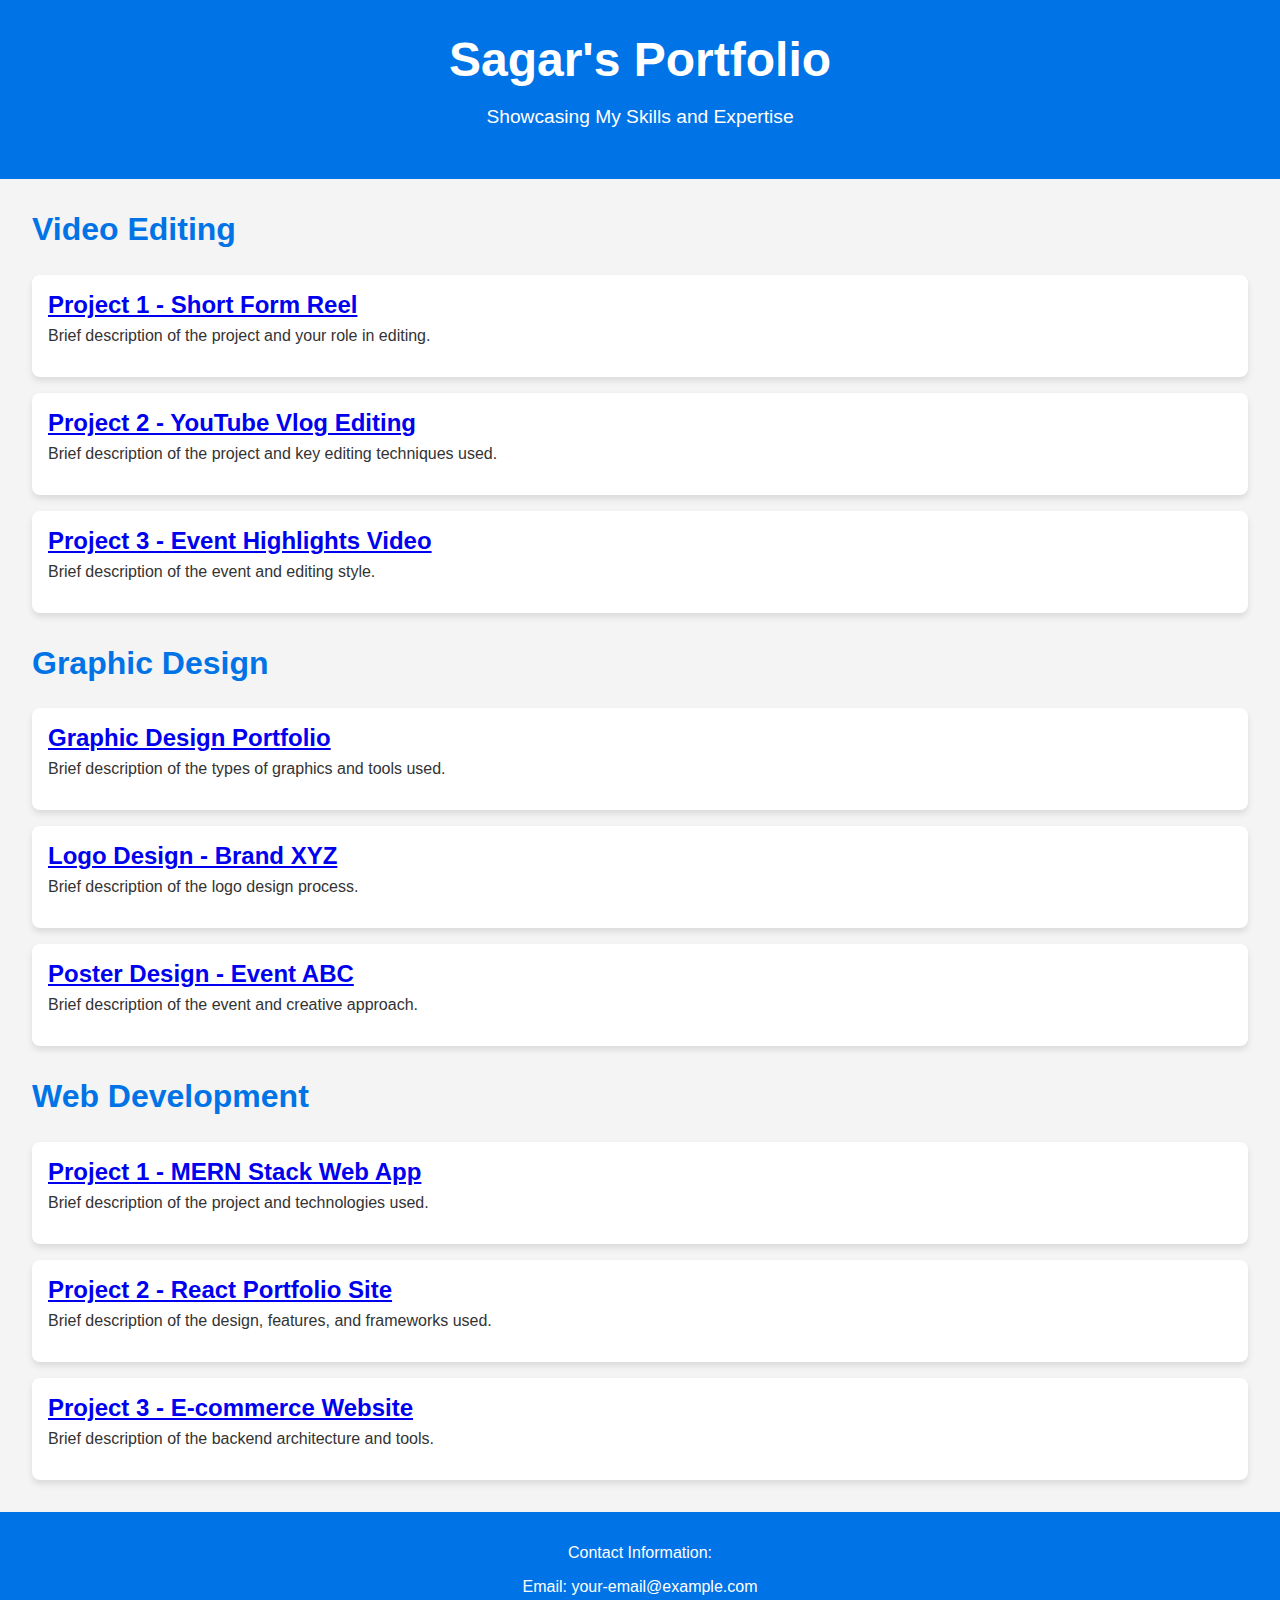
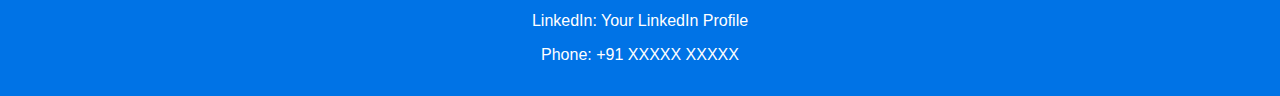
==== skills/index.html @ f06733a3 "added new page skills /skills/index.html" ====
<!DOCTYPE html>
<html lang="en">
<head>
    <meta charset="UTF-8">
    <meta name="viewport" content="width=device-width, initial-scale=1.0">
    <meta http-equiv="X-UA-Compatible" content="IE=edge">
    <title>Sagar's Portfolio</title>
    <link rel="stylesheet" href="style.css">
</head>
<body>
    <header>
        <h1>Sagar's Portfolio</h1>
        <p>Showcasing My Skills and Expertise</p>
    </header>

    <section class="work-category" id="video-editing">
        <h2>Video Editing</h2>
        <div class="project">
            <h3><a href="https://your-link-here.com" target="_blank">Project 1 - Short Form Reel</a></h3>
            <p>Brief description of the project and your role in editing.</p>
        </div>
        <div class="project">
            <h3><a href="https://your-link-here.com" target="_blank">Project 2 - YouTube Vlog Editing</a></h3>
            <p>Brief description of the project and key editing techniques used.</p>
        </div>
        <div class="project">
            <h3><a href="https://your-link-here.com" target="_blank">Project 3 - Event Highlights Video</a></h3>
            <p>Brief description of the event and editing style.</p>
        </div>
    </section>

    <section class="work-category" id="graphic-design">
        <h2>Graphic Design</h2>
        <div class="project">
            <h3><a href="https://your-link-here.com" target="_blank">Graphic Design Portfolio</a></h3>
            <p>Brief description of the types of graphics and tools used.</p>
        </div>
        <div class="project">
            <h3><a href="https://your-link-here.com" target="_blank">Logo Design - Brand XYZ</a></h3>
            <p>Brief description of the logo design process.</p>
        </div>
        <div class="project">
            <h3><a href="https://your-link-here.com" target="_blank">Poster Design - Event ABC</a></h3>
            <p>Brief description of the event and creative approach.</p>
        </div>
    </section>

    <section class="work-category" id="web-development">
        <h2>Web Development</h2>
        <div class="project">
            <h3><a href="https://your-link-here.com" target="_blank">Project 1 - MERN Stack Web App</a></h3>
            <p>Brief description of the project and technologies used.</p>
        </div>
        <div class="project">
            <h3><a href="https://your-link-here.com" target="_blank">Project 2 - React Portfolio Site</a></h3>
            <p>Brief description of the design, features, and frameworks used.</p>
        </div>
        <div class="project">
            <h3><a href="https://your-link-here.com" target="_blank">Project 3 - E-commerce Website</a></h3>
            <p>Brief description of the backend architecture and tools.</p>
        </div>
    </section>

    <footer>
        <p>Contact Information: </p>
        <p>Email: <a href="mailto:your-email@example.com">your-email@example.com</a></p>
        <p>LinkedIn: <a href="https://your-link-here.com" target="_blank">Your LinkedIn Profile</a></p>
        <p>Phone: +91 XXXXX XXXXX</p>
    </footer>

    <script src="script.js"></script>
</body>
</html>
---- skills/style.css ----
body {
    font-family: Arial, sans-serif;
    background-color: #f4f4f4;
    color: #333;
    margin: 0;
    padding: 0;
}

header {
    background-color: #0073e6;
    color: white;
    text-align: center;
    padding: 2rem 0;
}

header h1 {
    margin: 0;
    font-size: 3rem;
}

header p {
    font-size: 1.2rem;
}

.work-category {
    margin: 2rem;
}

.work-category h2 {
    font-size: 2rem;
    color: #0073e6;
}

.project {
    background-color: white;
    margin: 1rem 0;
    padding: 1rem;
    border-radius: 8px;
    box-shadow: 0 4px 6px rgba(0, 0, 0, 0.1);
}

.project h3 {
    margin: 0;
    font-size: 1.5rem;
}

.project p {
    margin-top: 0.5rem;
    font-size: 1rem;
}

footer {
    text-align: center;
    padding: 1rem;
    background-color: #0073e6;
    color: white;
    margin-top: 2rem;
}

footer a {
    color: #fff;
    text-decoration: none;
}
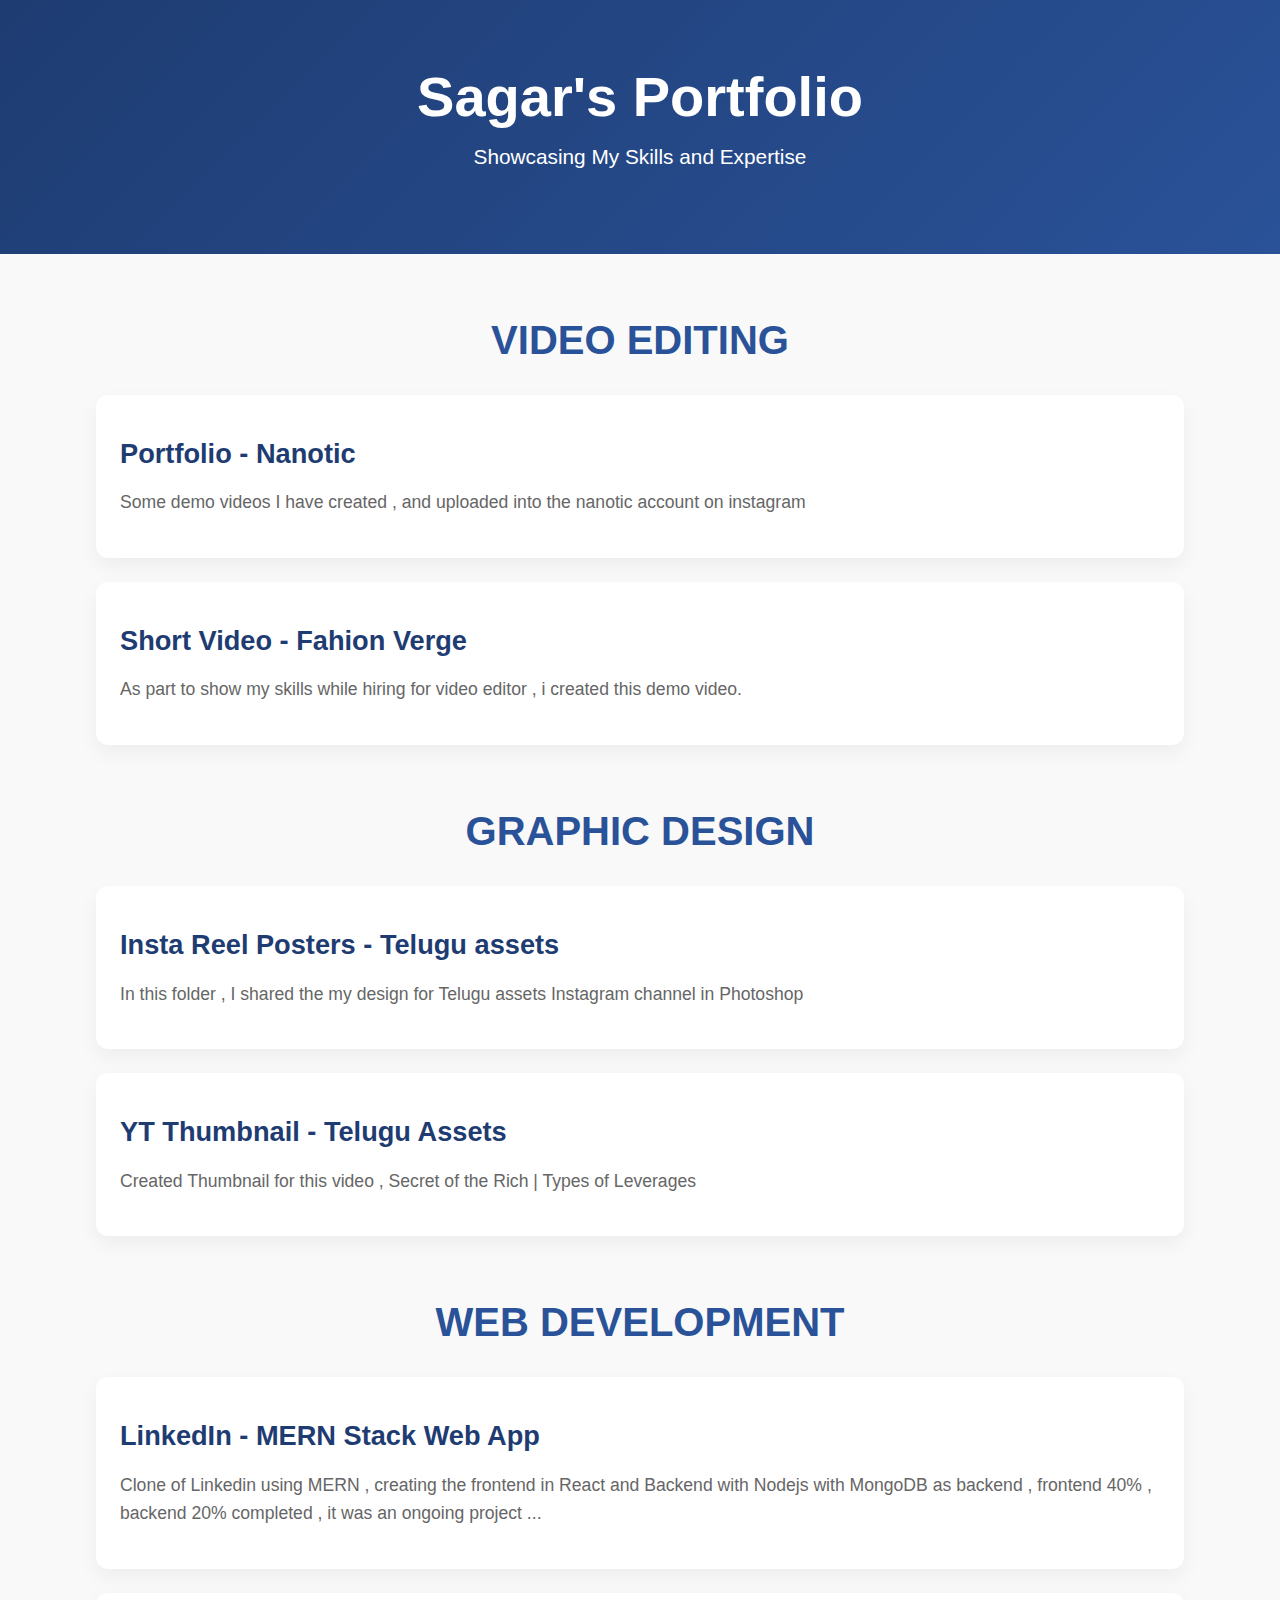
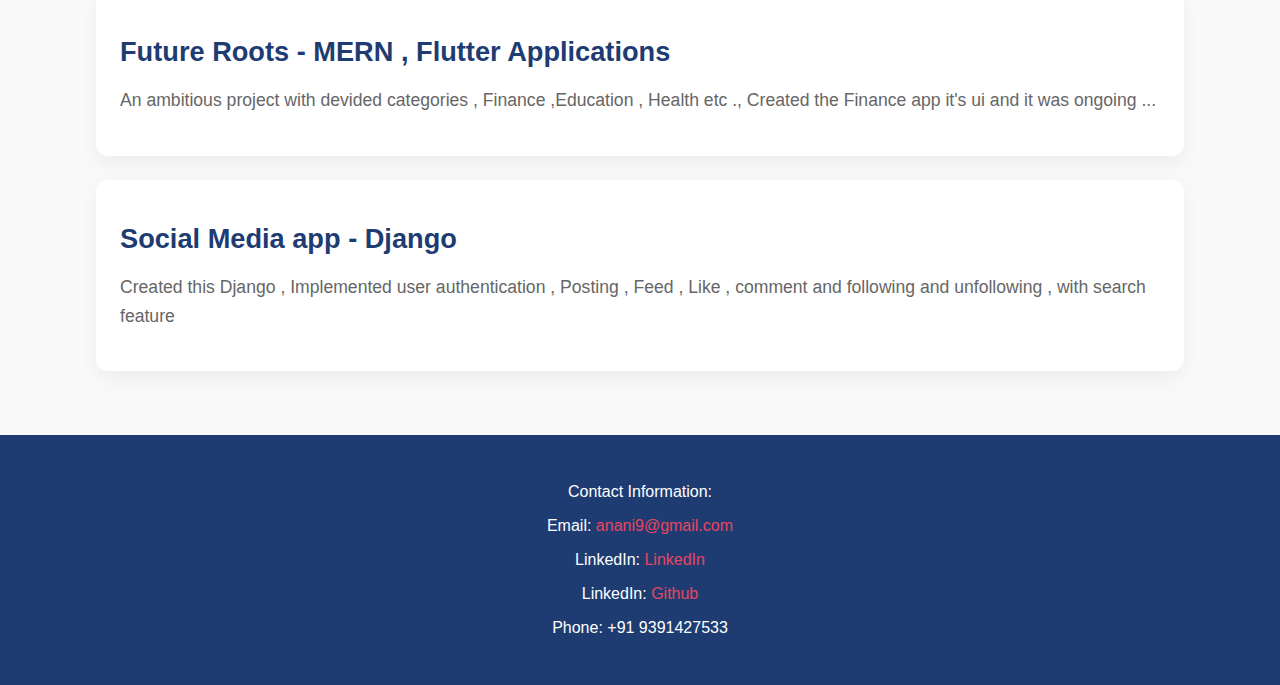
==== commit 2c360163: "updated skills" ====
--- a/skills/index.html
+++ b/skills/index.html
@@ -16,56 +16,51 @@
     <section class="work-category" id="video-editing">
         <h2>Video Editing</h2>
         <div class="project">
-            <h3><a href="https://your-link-here.com" target="_blank">Project 1 - Short Form Reel</a></h3>
-            <p>Brief description of the project and your role in editing.</p>
+            <h3><a href="https://www.instagram.com/nanotic01/" target="_blank">Portfolio - Nanotic </a></h3>
+            <p>Some demo videos I have created , and uploaded into the nanotic account on instagram</p>
         </div>
         <div class="project">
-            <h3><a href="https://your-link-here.com" target="_blank">Project 2 - YouTube Vlog Editing</a></h3>
-            <p>Brief description of the project and key editing techniques used.</p>
+            <h3><a href="https://drive.google.com/file/d/1okJ3NEcwMEwRyjnwCBVfY8DSoJ_6cydt/view?usp=sharing" target="_blank">Short Video - Fahion Verge</a></h3>
+            <p>As part to show my skills while hiring for video editor , i created this demo video.</p>
         </div>
-        <div class="project">
-            <h3><a href="https://your-link-here.com" target="_blank">Project 3 - Event Highlights Video</a></h3>
-            <p>Brief description of the event and editing style.</p>
-        </div>
+       
     </section>
 
     <section class="work-category" id="graphic-design">
         <h2>Graphic Design</h2>
         <div class="project">
-            <h3><a href="https://your-link-here.com" target="_blank">Graphic Design Portfolio</a></h3>
-            <p>Brief description of the types of graphics and tools used.</p>
+            <h3><a href="https://drive.google.com/drive/folders/19NgEcus1JPAxua5h--MBJEfTnJ9FwBkl?usp=sharing" target="_blank">Insta Reel Posters - Telugu assets</a></h3>
+            <p>In this folder , I shared the my design for Telugu assets Instagram channel in Photoshop <p>
         </div>
         <div class="project">
-            <h3><a href="https://your-link-here.com" target="_blank">Logo Design - Brand XYZ</a></h3>
-            <p>Brief description of the logo design process.</p>
+            <h3><a href="https://youtu.be/f3aDE4kUJW4?si=SAGk1Ij6SbAdTOD2" target="_blank">YT Thumbnail - Telugu Assets</a></h3>
+            <p>Created Thumbnail for this video , Secret of the Rich | Types of Leverages</p>
         </div>
-        <div class="project">
-            <h3><a href="https://your-link-here.com" target="_blank">Poster Design - Event ABC</a></h3>
-            <p>Brief description of the event and creative approach.</p>
-        </div>
+       
     </section>
 
     <section class="work-category" id="web-development">
         <h2>Web Development</h2>
         <div class="project">
-            <h3><a href="https://your-link-here.com" target="_blank">Project 1 - MERN Stack Web App</a></h3>
-            <p>Brief description of the project and technologies used.</p>
+            <h3><a href="https://anani999.github.io/portfolio/pages/LinkedIn.html" target="_blank">LinkedIn - MERN Stack Web App</a></h3>
+            <p>Clone of Linkedin using MERN , creating the frontend in React and Backend with Nodejs with MongoDB as backend , frontend 40% , backend 20% completed , it was an ongoing project ...</p>
         </div>
         <div class="project">
-            <h3><a href="https://your-link-here.com" target="_blank">Project 2 - React Portfolio Site</a></h3>
-            <p>Brief description of the design, features, and frameworks used.</p>
+            <h3><a href="https://anani999.github.io/portfolio/pages/future_roots.html" target="_blank">Future Roots -  MERN , Flutter Applications </a></h3>
+            <p>An ambitious project with devided categories , Finance ,Education , Health etc ., Created the Finance app it's ui and it was ongoing ...</p>
         </div>
         <div class="project">
-            <h3><a href="https://your-link-here.com" target="_blank">Project 3 - E-commerce Website</a></h3>
-            <p>Brief description of the backend architecture and tools.</p>
+            <h3><a href="https://anani999.github.io/portfolio/pages/product1.html" target="_blank">Social Media app - Django</a></h3>
+            <p>Created this Django , Implemented user authentication , Posting , Feed , Like , comment and following and unfollowing , with search feature  </p>
         </div>
     </section>
 
     <footer>
         <p>Contact Information: </p>
-        <p>Email: <a href="mailto:your-email@example.com">your-email@example.com</a></p>
-        <p>LinkedIn: <a href="https://your-link-here.com" target="_blank">Your LinkedIn Profile</a></p>
-        <p>Phone: +91 XXXXX XXXXX</p>
+        <p>Email: <a href="mailto:your-email@example.com">anani9@gmail.com</a></p>
+        <p>LinkedIn: <a href="https://www.linkedin.com/in/sagar-rasuri-284129282/" target="_blank"> LinkedIn </a></p>
+        <p>LinkedIn: <a href="https://github.com/anani999/" target="_blank"> Github </a></p>
+        <p>Phone: +91 9391427533 </p>
     </footer>
 
     <script src="script.js"></script>
--- a/skills/style.css
+++ b/skills/style.css
@@ -1,63 +1,121 @@
+/* General styles */
 body {
-    font-family: Arial, sans-serif;
-    background-color: #f4f4f4;
+    font-family: 'Poppins', sans-serif;
+    background-color: #f9f9f9;
     color: #333;
     margin: 0;
     padding: 0;
 }
 
 header {
-    background-color: #0073e6;
+    background: linear-gradient(135deg, #1e3c72 0%, #2a5298 100%);
     color: white;
     text-align: center;
-    padding: 2rem 0;
+    padding: 4rem 0;
 }
 
 header h1 {
     margin: 0;
-    font-size: 3rem;
+    font-size: 3.5rem;
+    font-weight: 700;
 }
 
 header p {
-    font-size: 1.2rem;
+    font-size: 1.3rem;
+    font-weight: 300;
+    margin-top: 1rem;
 }
 
 .work-category {
-    margin: 2rem;
+    margin: 4rem auto;
+    width: 85%;
+    max-width: 1200px;
 }
 
 .work-category h2 {
-    font-size: 2rem;
-    color: #0073e6;
+    font-size: 2.5rem;
+    color: #2a5298;
+    text-align: center;
+    margin-bottom: 2rem;
+    font-weight: 600;
+    text-transform: uppercase;
 }
 
 .project {
-    background-color: white;
-    margin: 1rem 0;
-    padding: 1rem;
-    border-radius: 8px;
-    box-shadow: 0 4px 6px rgba(0, 0, 0, 0.1);
+    background-color: #fff;
+    margin: 1.5rem 0;
+    padding: 1.5rem;
+    border-radius: 12px;
+    box-shadow: 0 8px 20px rgba(0, 0, 0, 0.05);
+    transition: transform 0.3s ease, box-shadow 0.3s ease;
 }
 
-.project h3 {
-    margin: 0;
-    font-size: 1.5rem;
+.project:hover {
+    transform: translateY(-10px);
+    box-shadow: 0 12px 30px rgba(0, 0, 0, 0.1);
+}
+
+.project h3 a {
+    text-decoration: none;
+    color: #1e3c72;
+    font-size: 1.7rem;
+    font-weight: 600;
+    transition: color 0.3s ease;
+}
+
+.project h3 a:hover {
+    color: #e94560;
 }
 
 .project p {
-    margin-top: 0.5rem;
-    font-size: 1rem;
+    margin-top: 0.8rem;
+    font-size: 1.1rem;
+    color: #666;
+    line-height: 1.6;
 }
 
 footer {
     text-align: center;
-    padding: 1rem;
-    background-color: #0073e6;
+    padding: 2rem;
+    background-color: #1e3c72;
     color: white;
-    margin-top: 2rem;
+    margin-top: 4rem;
 }
 
 footer a {
-    color: #fff;
+    color: #e94560;
     text-decoration: none;
+    font-weight: 500;
+    transition: color 0.3s ease;
 }
+
+footer a:hover {
+    color: #ff5c93;
+}
+
+/* Responsive layout */
+@media (max-width: 768px) {
+    .work-category {
+        width: 95%;
+    }
+
+    header h1 {
+        font-size: 2.8rem;
+    }
+
+    header p {
+        font-size: 1.1rem;
+    }
+
+    .work-category h2 {
+        font-size: 2rem;
+    }
+
+    .project h3 a {
+        font-size: 1.5rem;
+    }
+
+    .project p {
+        font-size: 1rem;
+    }
+}
